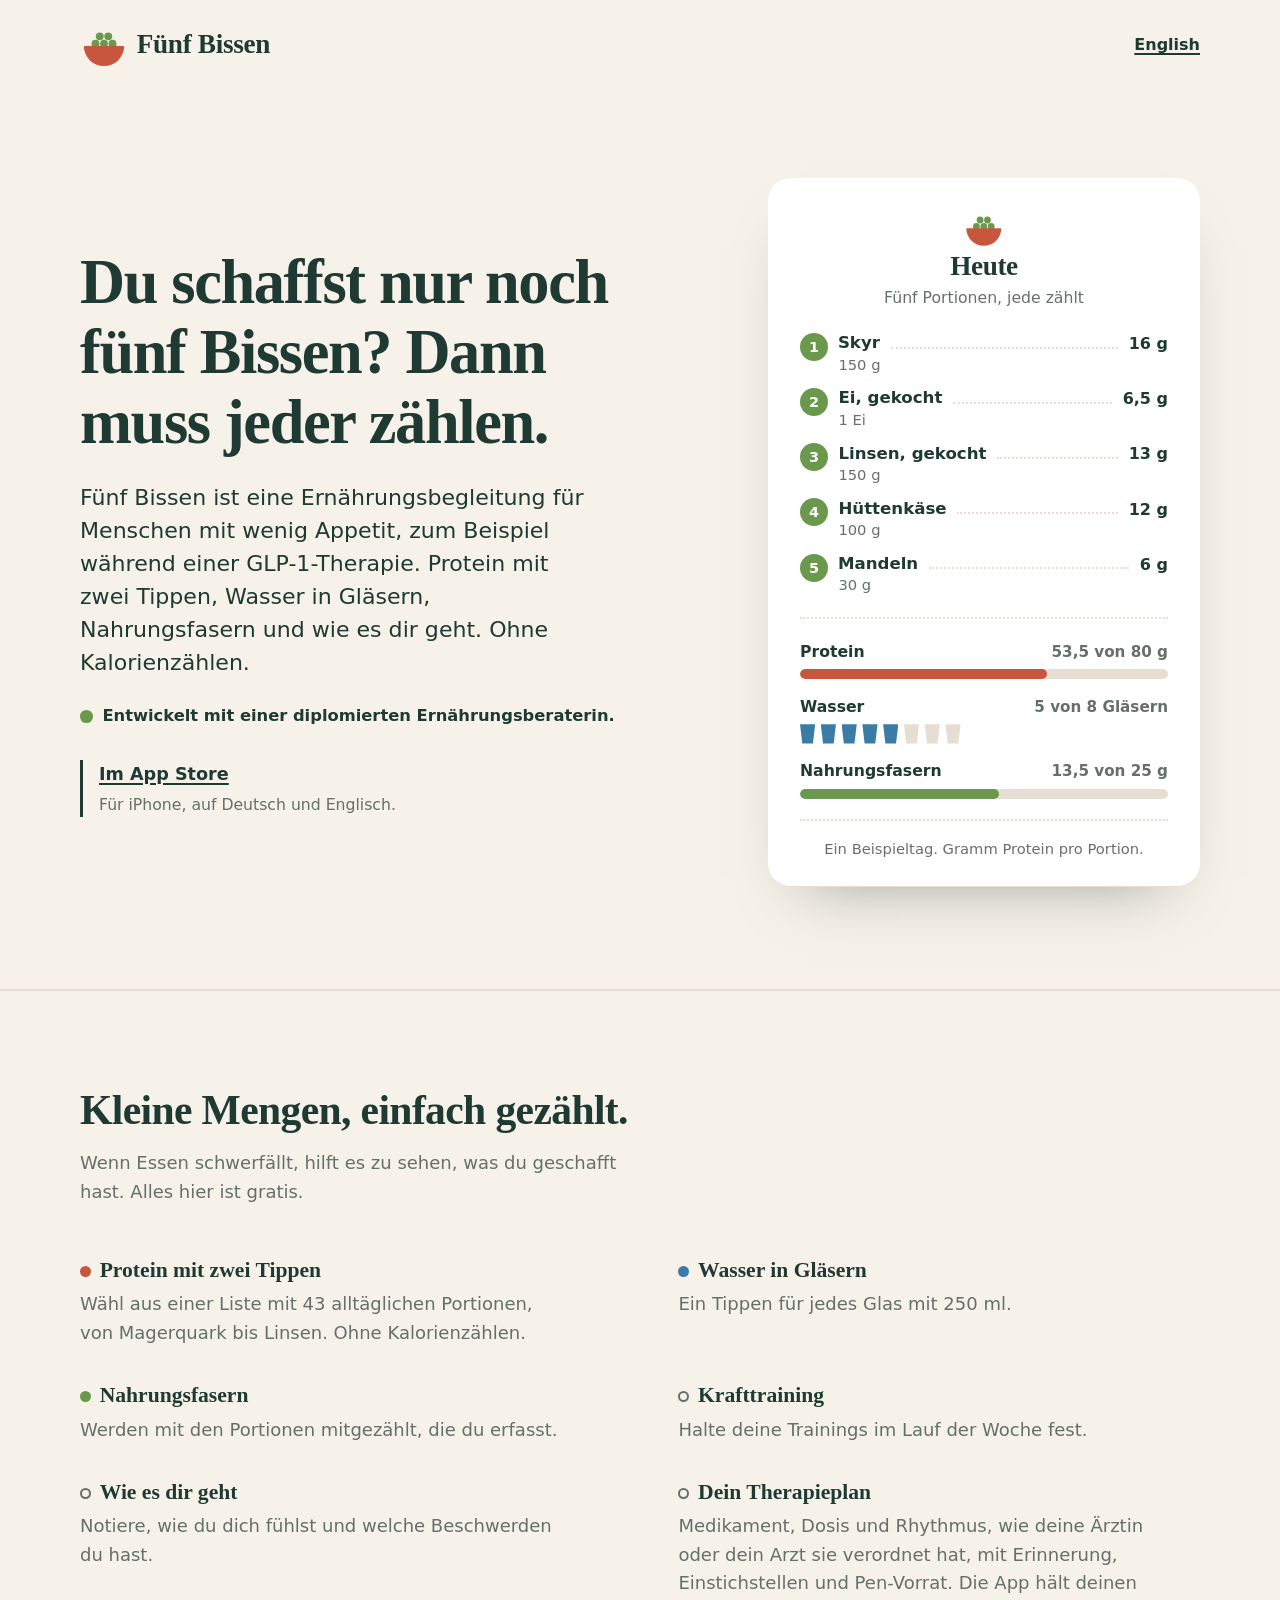
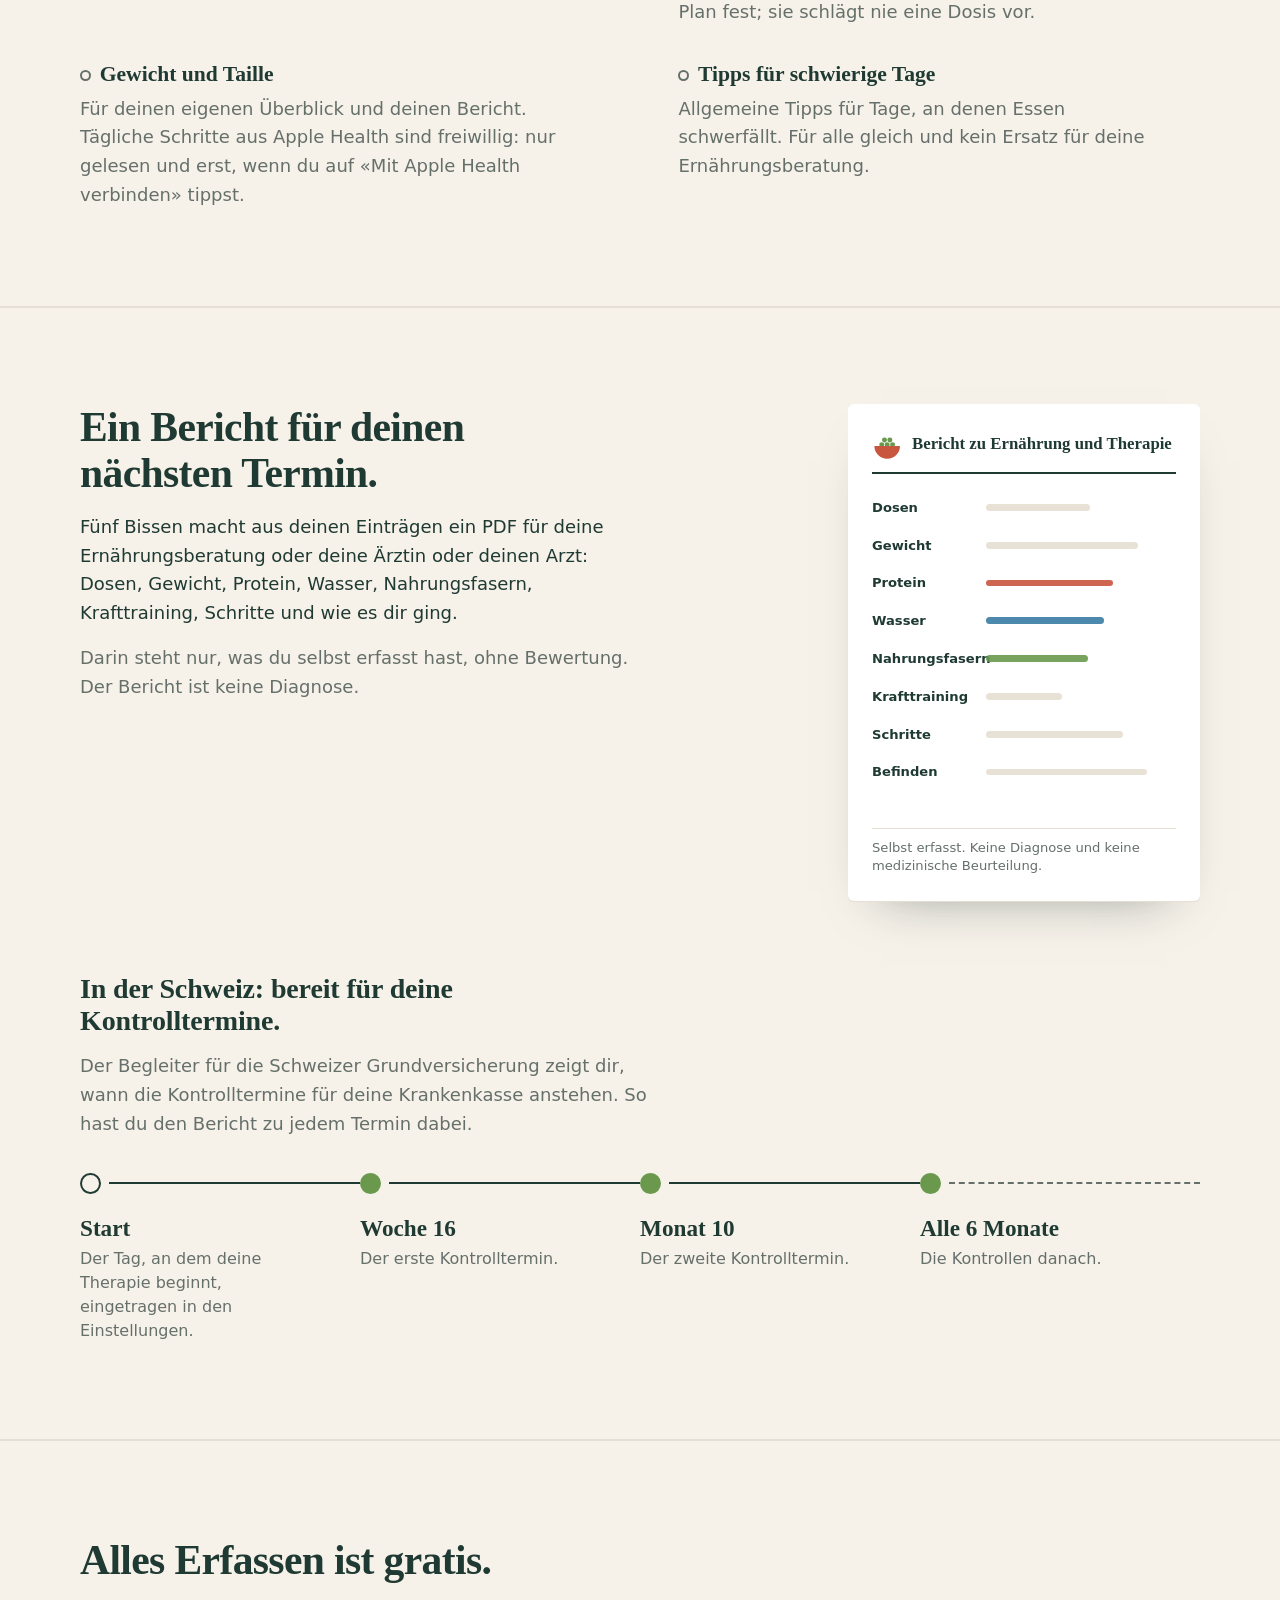
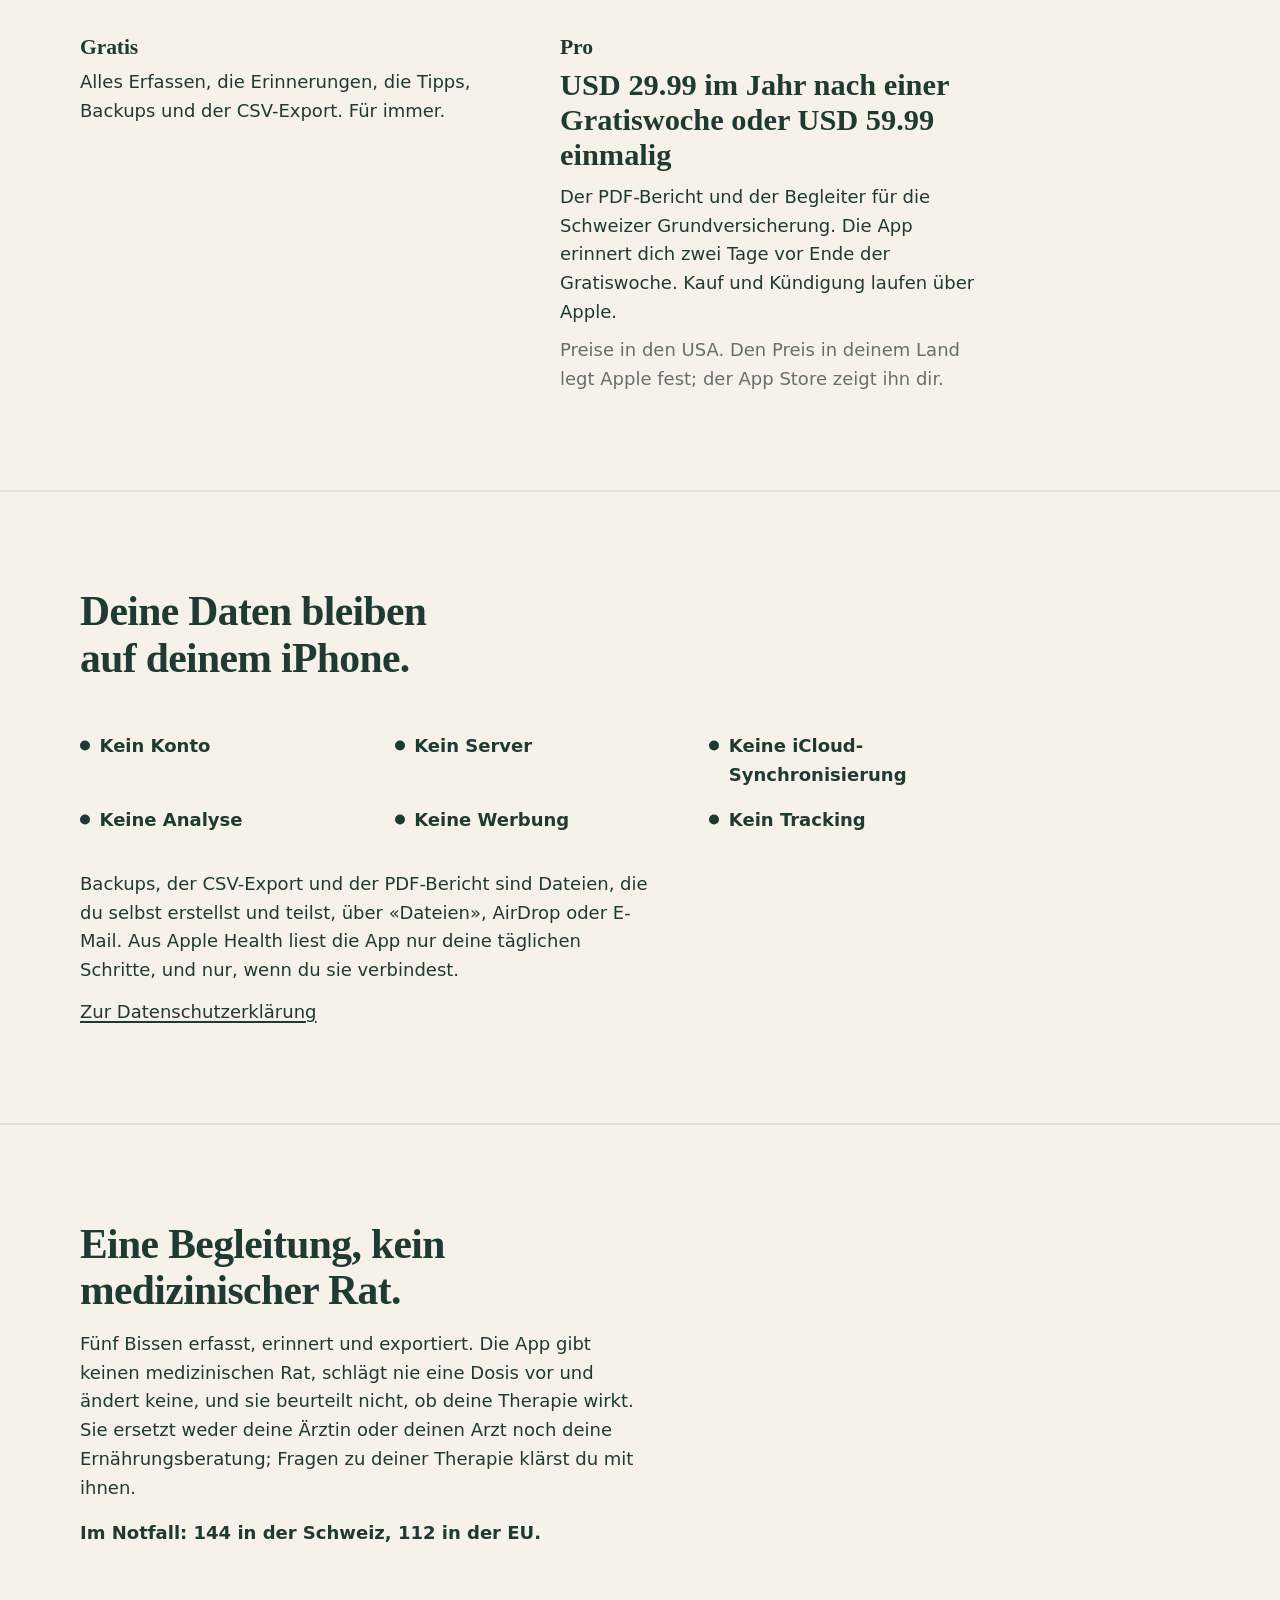
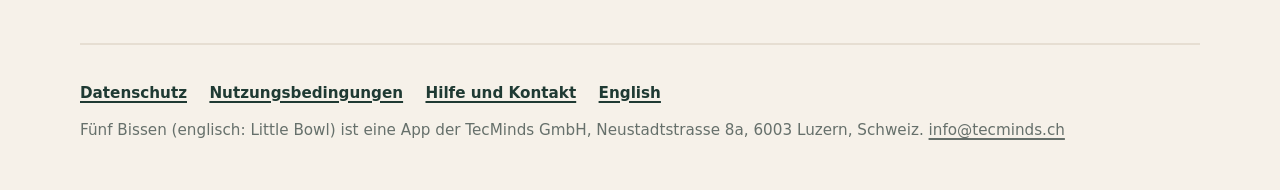
==== de/index.html @ 8eec95f1 "Website for Fünf Bissen / Little Bowl, English and German Home, privacy policy, terms and support. N" ====
<!-- Vor Veröffentlichung: heilmittelrechtliche Prüfung (CH HMG/AWV, DE HWG) -->
<!doctype html>
<html lang="de">
<head>
<meta charset="utf-8">
<meta name="viewport" content="width=device-width, initial-scale=1">
<title>Fünf Bissen: Ernährung bei wenig Appetit</title>
<meta name="description" content="Fünf Bissen begleitet dich auf dem iPhone beim Essen mit wenig Appetit, zum Beispiel während einer GLP-1-Therapie: Protein mit zwei Tippen, Wasser in Gläsern, Nahrungsfasern, wie es dir geht, und ein Bericht für deine Ernährungsberatung. Kein Konto, deine Daten bleiben auf dem Handy.">
<link rel="alternate" hreflang="en" href="https://tobiasosdev.github.io/fuenf-bissen-site/">
<link rel="alternate" hreflang="de" href="https://tobiasosdev.github.io/fuenf-bissen-site/de/">
<meta property="og:title" content="Fünf Bissen: Du schaffst nur noch fünf Bissen? Dann muss jeder zählen.">
<meta property="og:description" content="Eine ruhige Ernährungsbegleitung für Tage mit wenig Appetit. Protein mit zwei Tippen, Wasser in Gläsern, Nahrungsfasern und ein Bericht für deine Ernährungsberatung.">
<meta property="og:image" content="https://tobiasosdev.github.io/fuenf-bissen-site/img/icon-512.png">
<meta property="og:type" content="website">
<meta name="theme-color" content="#F6F1E9" media="(prefers-color-scheme: light)">
<meta name="theme-color" content="#1B1D1A" media="(prefers-color-scheme: dark)">
<link rel="icon" href="../favicon.svg" type="image/svg+xml">
<link rel="icon" href="../img/favicon-32.png" sizes="32x32">
<link rel="apple-touch-icon" href="../img/icon-180.png">
<link rel="stylesheet" href="../style.css">
</head>
<body>
<a class="skip" href="#main">Zum Inhalt</a>
<header class="wrap top">
  <a class="lockup" href="./" aria-label="Fünf Bissen, Startseite">
    <svg class="mark" viewBox="0 0 100 100" aria-hidden="true"><circle cx="32.2" cy="51.5" r="8.2" fill="#6A994E"/><circle cx="50" cy="51.5" r="8.2" fill="#6A994E"/><circle cx="67.8" cy="51.5" r="8.2" fill="#6A994E"/><circle cx="41.1" cy="36.1" r="8.2" fill="#6A994E"/><circle cx="58.9" cy="36.1" r="8.2" fill="#6A994E"/><path d="M8 56 H92 A42 42 0 0 1 8 56 Z" fill="#C8553D"/></svg>
    <span class="wordmark">Fünf Bissen</span>
  </a>
  <nav><a href="../" hreflang="en" lang="en">English</a></nav>
</header>

<main id="main">
  <section class="wrap hero">
    <div class="hero-text">
      <h1>Du schaffst nur noch fünf Bissen? Dann muss jeder zählen.</h1>
      <p class="lead">Fünf Bissen ist eine Ernährungsbegleitung für Menschen mit wenig Appetit, zum Beispiel während einer GLP-1-Therapie. Protein mit zwei Tippen, Wasser in Gläsern, Nahrungsfasern und wie es dir geht. Ohne Kalorienzählen.</p>
      <p class="made-with">Entwickelt mit einer diplomierten Ernährungsberaterin.</p>
      <p class="store">
        <!-- TODO: # durch den App-Store-Link ersetzen, sobald die App live ist. -->
        <a href="#">Im App Store</a>
        <span>Für iPhone, auf Deutsch und Englisch.</span>
      </p>
    </div>

    <figure class="today" aria-label="Beispiel: ein Tag mit fünf kleinen Portionen">
      <div class="today-head">
        <svg class="mark" viewBox="0 0 100 100" aria-hidden="true"><circle cx="32.2" cy="51.5" r="8.2" fill="#6A994E"/><circle cx="50" cy="51.5" r="8.2" fill="#6A994E"/><circle cx="67.8" cy="51.5" r="8.2" fill="#6A994E"/><circle cx="41.1" cy="36.1" r="8.2" fill="#6A994E"/><circle cx="58.9" cy="36.1" r="8.2" fill="#6A994E"/><path d="M8 56 H92 A42 42 0 0 1 8 56 Z" fill="#C8553D"/></svg>
        <h2>Heute</h2>
        <p>Fünf Portionen, jede zählt</p>
      </div>
      <ol class="bites">
        <li style="--i:0"><span class="n" aria-hidden="true">1</span><span class="food">Skyr</span><span class="lead-dots"></span><span class="g">16 g</span><span class="portion">150 g</span></li>
        <li style="--i:1"><span class="n" aria-hidden="true">2</span><span class="food">Ei, gekocht</span><span class="lead-dots"></span><span class="g">6,5 g</span><span class="portion">1 Ei</span></li>
        <li style="--i:2"><span class="n" aria-hidden="true">3</span><span class="food">Linsen, gekocht</span><span class="lead-dots"></span><span class="g">13 g</span><span class="portion">150 g</span></li>
        <li style="--i:3"><span class="n" aria-hidden="true">4</span><span class="food">Hüttenkäse</span><span class="lead-dots"></span><span class="g">12 g</span><span class="portion">100 g</span></li>
        <li style="--i:4"><span class="n" aria-hidden="true">5</span><span class="food">Mandeln</span><span class="lead-dots"></span><span class="g">6 g</span><span class="portion">30 g</span></li>
      </ol>
      <div class="meters">
        <div class="meter protein"><span class="label">Protein</span><span class="value">53,5 von 80 g</span><span class="bar" style="--p:.67" aria-hidden="true"><i></i></span></div>
        <div class="meter water"><span class="label">Wasser</span><span class="value">5 von 8 Gläsern</span><span class="glasses" aria-hidden="true"><i class="full" style="--i:0"></i><i class="full" style="--i:1"></i><i class="full" style="--i:2"></i><i class="full" style="--i:3"></i><i class="full" style="--i:4"></i><i></i><i></i><i></i></span></div>
        <div class="meter fibre"><span class="label">Nahrungsfasern</span><span class="value">13,5 von 25 g</span><span class="bar" style="--p:.54" aria-hidden="true"><i></i></span></div>
      </div>
      <p class="today-foot">Ein Beispieltag. Gramm Protein pro Portion.</p>
    </figure>
  </section>

  <section class="section">
    <div class="wrap">
      <div class="intro">
        <h2>Kleine Mengen, einfach gezählt.</h2>
        <p class="muted">Wenn Essen schwerfällt, hilft es zu sehen, was du geschafft hast. Alles hier ist gratis.</p>
      </div>
      <dl class="inside">
        <div class="protein"><dt>Protein mit zwei Tippen</dt><dd>Wähl aus einer Liste mit 43 alltäglichen Portionen, von Magerquark bis Linsen. Ohne Kalorienzählen.</dd></div>
        <div class="water"><dt>Wasser in Gläsern</dt><dd>Ein Tippen für jedes Glas mit 250 ml.</dd></div>
        <div class="fibre"><dt>Nahrungsfasern</dt><dd>Werden mit den Portionen mitgezählt, die du erfasst.</dd></div>
        <div><dt>Krafttraining</dt><dd>Halte deine Trainings im Lauf der Woche fest.</dd></div>
        <div><dt>Wie es dir geht</dt><dd>Notiere, wie du dich fühlst und welche Beschwerden du hast.</dd></div>
        <div><dt>Dein Therapieplan</dt><dd>Medikament, Dosis und Rhythmus, wie deine Ärztin oder dein Arzt sie verordnet hat, mit Erinnerung, Einstichstellen und Pen-Vorrat. Die App hält deinen Plan fest; sie schlägt nie eine Dosis vor.</dd></div>
        <div><dt>Gewicht und Taille</dt><dd>Für deinen eigenen Überblick und deinen Bericht. Tägliche Schritte aus Apple Health sind freiwillig: nur gelesen und erst, wenn du auf «Mit Apple Health verbinden» tippst.</dd></div>
        <div><dt>Tipps für schwierige Tage</dt><dd>Allgemeine Tipps für Tage, an denen Essen schwerfällt. Für alle gleich und kein Ersatz für deine Ernährungsberatung.</dd></div>
      </dl>
    </div>
  </section>

  <section class="section">
    <div class="wrap">
      <div class="report">
        <div class="report-text">
          <h2>Ein Bericht für deinen nächsten Termin.</h2>
          <p>Fünf Bissen macht aus deinen Einträgen ein PDF für deine Ernährungsberatung oder deine Ärztin oder deinen Arzt: Dosen, Gewicht, Protein, Wasser, Nahrungsfasern, Krafttraining, Schritte und wie es dir ging.</p>
          <p class="muted">Darin steht nur, was du selbst erfasst hast, ohne Bewertung. Der Bericht ist keine Diagnose.</p>
        </div>
        <figure class="sheet" aria-label="Skizze des PDF-Berichts">
          <div class="sheet-head">
            <svg class="mark" viewBox="0 0 100 100" aria-hidden="true"><circle cx="32.2" cy="51.5" r="8.2" fill="#6A994E"/><circle cx="50" cy="51.5" r="8.2" fill="#6A994E"/><circle cx="67.8" cy="51.5" r="8.2" fill="#6A994E"/><circle cx="41.1" cy="36.1" r="8.2" fill="#6A994E"/><circle cx="58.9" cy="36.1" r="8.2" fill="#6A994E"/><path d="M8 56 H92 A42 42 0 0 1 8 56 Z" fill="#C8553D"/></svg>
            <b>Bericht zu Ernährung und Therapie</b>
          </div>
          <ul>
            <li style="--w:55%">Dosen</li>
            <li style="--w:80%">Gewicht</li>
            <li class="protein" style="--w:67%">Protein</li>
            <li class="water" style="--w:62%">Wasser</li>
            <li class="fibre" style="--w:54%">Nahrungsfasern</li>
            <li style="--w:40%">Krafttraining</li>
            <li style="--w:72%">Schritte</li>
            <li style="--w:85%">Befinden</li>
          </ul>
          <p class="sheet-foot">Selbst erfasst. Keine Diagnose und keine medizinische Beurteilung.</p>
        </figure>
      </div>

      <div class="swiss">
        <div class="intro">
          <h3>In der Schweiz: bereit für deine Kontrolltermine.</h3>
          <p class="muted">Der Begleiter für die Schweizer Grundversicherung zeigt dir, wann die Kontrolltermine für deine Krankenkasse anstehen. So hast du den Bericht zu jedem Termin dabei.</p>
        </div>
        <ol class="controls">
          <li><span class="stop" aria-hidden="true"></span><span class="when">Start</span><span class="what">Der Tag, an dem deine Therapie beginnt, eingetragen in den Einstellungen.</span></li>
          <li><span class="stop" aria-hidden="true"></span><span class="when">Woche 16</span><span class="what">Der erste Kontrolltermin.</span></li>
          <li><span class="stop" aria-hidden="true"></span><span class="when">Monat 10</span><span class="what">Der zweite Kontrolltermin.</span></li>
          <li><span class="stop" aria-hidden="true"></span><span class="when">Alle 6 Monate</span><span class="what">Die Kontrollen danach.</span></li>
        </ol>
      </div>
    </div>
  </section>

  <section class="section">
    <div class="wrap">
      <div class="intro">
        <h2>Alles Erfassen ist gratis.</h2>
      </div>
      <div class="price">
        <div>
          <h3>Gratis</h3>
          <p>Alles Erfassen, die Erinnerungen, die Tipps, Backups und der CSV-Export. Für immer.</p>
        </div>
        <div>
          <h3>Pro</h3>
          <p class="amount">USD 29.99 im Jahr nach einer Gratiswoche oder USD 59.99 einmalig</p>
          <p>Der PDF-Bericht und der Begleiter für die Schweizer Grundversicherung. Die App erinnert dich zwei Tage vor Ende der Gratiswoche. Kauf und Kündigung laufen über Apple.</p>
          <p class="muted">Preise in den USA. Den Preis in deinem Land legt Apple fest; der App Store zeigt ihn dir.</p>
        </div>
      </div>
    </div>
  </section>

  <section class="section">
    <div class="wrap">
      <div class="intro">
        <h2>Deine Daten bleiben auf deinem iPhone.</h2>
      </div>
      <ul class="facts">
        <li>Kein Konto</li>
        <li>Kein Server</li>
        <li>Keine iCloud-Synchronisierung</li>
        <li>Keine Analyse</li>
        <li>Keine Werbung</li>
        <li>Kein Tracking</li>
      </ul>
      <div class="after">
        <p>Backups, der CSV-Export und der PDF-Bericht sind Dateien, die du selbst erstellst und teilst, über «Dateien», AirDrop oder E-Mail. Aus Apple Health liest die App nur deine täglichen Schritte, und nur, wenn du sie verbindest.</p>
        <p><a href="privacy.html">Zur Datenschutzerklärung</a></p>
      </div>
    </div>
  </section>

  <section class="section">
    <div class="wrap">
      <div class="safety">
        <h2>Eine Begleitung, kein medizinischer Rat.</h2>
        <p>Fünf Bissen erfasst, erinnert und exportiert. Die App gibt keinen medizinischen Rat, schlägt nie eine Dosis vor und ändert keine, und sie beurteilt nicht, ob deine Therapie wirkt. Sie ersetzt weder deine Ärztin oder deinen Arzt noch deine Ernährungsberatung; Fragen zu deiner Therapie klärst du mit ihnen.</p>
        <p class="emergency">Im Notfall: 144 in der Schweiz, 112 in der EU.</p>
      </div>
    </div>
  </section>
</main>

<footer class="wrap foot">
  <nav><a href="privacy.html">Datenschutz</a><a href="terms.html">Nutzungsbedingungen</a><a href="support.html">Hilfe und Kontakt</a><a href="../" hreflang="en" lang="en">English</a></nav>
  <p>Fünf Bissen (englisch: Little Bowl) ist eine App der TecMinds GmbH, Neustadtstrasse 8a, 6003 Luzern, Schweiz. <a href="mailto:info@tecminds.ch">info@tecminds.ch</a></p>
</footer>
</body>
</html>
---- style.css ----
/* Fünf Bissen / Little Bowl: the app's palette (Genug/Design/Theme.swift).
   Spruce ink on oat paper. Terracotta is protein, lake blue is water, sage is fibre.
   No web fonts and nothing from third parties: the serif is New York wherever Apple ships it. */

:root {
  --paper: #F6F1E9;
  --card: #FFFFFF;
  --ink: #1F3A33;
  --muted: #66706B;
  --line: #E6DED2;
  --protein: #C8553D;
  --water: #3A7CA5;
  --fibre: #6A994E;

  --serif: ui-serif, "New York", "Iowan Old Style", Charter, Georgia, serif;
  --sans: system-ui, -apple-system, "Segoe UI", Roboto, "Helvetica Neue", Arial, sans-serif;
  /* SF Rounded for numbers, as in the app. */
  --round: ui-rounded, system-ui, -apple-system, sans-serif;
  --measure: 36rem;
  --radius: 22px;
  color-scheme: light dark;
}

@media (prefers-color-scheme: dark) {
  :root {
    --paper: #1B1D1A;
    --card: #262924;
    --ink: #EAF0EC;
    --muted: #A9B3AD;
    --line: #3A3E37;
    --protein: #E07A62;
    --water: #6AA7CF;
    --fibre: #8DBB70;
  }
}

* { box-sizing: border-box; }

html { -webkit-text-size-adjust: 100%; }

body {
  margin: 0;
  background: var(--paper);
  color: var(--ink);
  font: 400 1.125rem/1.6 var(--sans);
}

a { color: inherit; text-decoration-thickness: 1.5px; text-underline-offset: .18em; }
a:hover { text-decoration-thickness: 2.5px; }
:focus-visible { outline: 3px solid var(--ink); outline-offset: 3px; border-radius: 6px; }

.skip { position: absolute; left: -999px; }
.skip:focus { left: 1rem; top: 1rem; background: var(--card); padding: .5rem .9rem; z-index: 2; }

.wrap { width: min(70rem, 100% - 2.5rem); margin-inline: auto; }

/* Header: the bowl and the wordmark */
.top {
  display: flex;
  align-items: center;
  justify-content: space-between;
  gap: 1rem;
  padding-block: 1.6rem;
}
.top nav { font-weight: 700; font-size: 1rem; }

.lockup { display: inline-flex; align-items: center; gap: .55rem; text-decoration: none; }
.lockup .mark { width: 3rem; height: 3rem; flex: none; margin-block: -.4rem -.2rem; }
.lockup .wordmark { font-family: var(--serif); font-weight: 600; font-size: 1.7rem; line-height: 1; letter-spacing: -.012em; white-space: nowrap; }
.mark circle { fill: var(--fibre); }
.mark path { fill: var(--protein); }

h1, h2, h3 { font-family: var(--serif); font-weight: 600; line-height: 1.12; margin: 0; }
h1 { font-size: clamp(2.4rem, 5.4vw, 3.9rem); letter-spacing: -.022em; text-wrap: balance; }
h2 { font-size: clamp(1.8rem, 3.6vw, 2.6rem); letter-spacing: -.015em; text-wrap: balance; }
h3 { font-size: 1.35rem; letter-spacing: -.005em; }
p { margin: 0; }

.lead { font-size: clamp(1.2rem, 2.1vw, 1.38rem); line-height: 1.5; max-width: 32rem; }
.muted { color: var(--muted); }

/* Hero: the line on the left, an example day on the right */
.hero {
  display: grid;
  grid-template-columns: minmax(0, 1fr) minmax(0, 27rem);
  gap: clamp(2.5rem, 6vw, 5.5rem);
  align-items: center;
  padding-block: clamp(2rem, 7vw, 5.5rem) clamp(3.5rem, 8vw, 6.5rem);
}
.hero-text { display: grid; gap: 1.5rem; }
.made-with { display: flex; align-items: center; gap: .6rem; font-weight: 600; font-size: 1.02rem; }
.made-with::before { content: ""; flex: none; width: .8rem; height: .8rem; border-radius: 50%; background: var(--fibre); }
/* A plain link until the store page exists. */
.store { display: grid; gap: .25rem; margin-top: .4rem; padding-left: 1rem; border-left: 3px solid var(--ink); }
.store a { font-weight: 800; font-size: 1.1rem; }
.store span { font-size: .98rem; color: var(--muted); }

/* The example day: five portions, each one counted */
.today {
  margin: 0;
  background: var(--card);
  border-radius: var(--radius);
  padding: 2rem clamp(1.25rem, 3vw, 2rem) 1.6rem;
  box-shadow: 0 1px 0 var(--line), 0 30px 60px -38px rgb(31 58 51 / .5);
}
.today-head { text-align: center; margin-bottom: 1.4rem; }
.today-head .mark { width: 2.6rem; height: 2.6rem; display: block; margin: -.3rem auto .3rem; }
.today-head h2 { font-size: 1.7rem; }
.today-head p { color: var(--muted); font-size: .98rem; margin-top: .2rem; }

.bites { list-style: none; margin: 0; padding: 0; display: grid; gap: .8rem; }
.bites li {
  display: grid;
  grid-template-columns: 1.75rem auto 1fr auto;
  grid-template-areas: "n food lead g" "n portion portion portion";
  column-gap: .65rem;
  row-gap: 0;
}
.bites .n {
  grid-area: n;
  align-self: start;
  width: 1.75rem;
  height: 1.75rem;
  margin-top: .05rem;
  border-radius: 50%;
  background: var(--fibre);
  color: var(--card);
  font: 700 .9rem/1.75rem var(--round);
  text-align: center;
}
.bites .food { grid-area: food; font-weight: 700; font-size: 1.04rem; line-height: 1.35; }
/* Leader dots, the way a menu runs a dish to its price */
.bites .lead-dots { grid-area: lead; align-self: end; margin-bottom: .32em; border-bottom: 2px dotted var(--line); }
.bites .g { grid-area: g; align-self: end; font: 700 1rem/1.35 var(--round); font-variant-numeric: tabular-nums; }
.bites .portion { grid-area: portion; font-size: .92rem; color: var(--muted); line-height: 1.35; }

.meters { margin-top: 1.4rem; padding-top: 1.2rem; border-top: 2px dotted var(--line); display: grid; gap: .9rem; }
.meter { display: grid; grid-template-columns: 1fr auto; grid-template-areas: "label value" "bar bar"; gap: .35rem .6rem; align-items: baseline; }
.meter .label { grid-area: label; font-weight: 700; font-size: .98rem; }
.meter .value { grid-area: value; font: 600 .95rem/1.3 var(--round); color: var(--muted); font-variant-numeric: tabular-nums; }
.meter .bar { grid-area: bar; display: block; height: .62rem; border-radius: 99px; background: var(--line); overflow: hidden; }
.meter .bar i { display: block; height: 100%; width: calc(var(--p) * 100%); border-radius: inherit; background: var(--c); transform-origin: left; }
.meter.protein { --c: var(--protein); }
.meter.fibre { --c: var(--fibre); }
.glasses { grid-area: bar; display: flex; gap: .35rem; }
.glasses i { display: block; width: .95rem; height: 1.2rem; background: var(--line); clip-path: polygon(0 0, 100% 0, 85% 100%, 15% 100%); }
.glasses i.full { background: var(--water); }
.today-foot { margin-top: 1.3rem; padding-top: 1rem; border-top: 2px dotted var(--line); font-size: .92rem; color: var(--muted); text-align: center; }

/* The one moment of motion: five portions, one after another, then the day adds up. */
@media (prefers-reduced-motion: no-preference) {
  .bites li { animation: serve .45s cubic-bezier(.2, .9, .3, 1.2) both; animation-delay: calc(var(--i, 0) * 110ms + 300ms); }
  .bites .n { animation: pop .42s cubic-bezier(.2, .9, .3, 1.35) both; animation-delay: calc(var(--i, 0) * 110ms + 380ms); }
  .meter .bar i { animation: fill .9s cubic-bezier(.3, .8, .3, 1) both; animation-delay: 1s; }
  .glasses i.full { animation: appear .4s ease-out both; animation-delay: calc(var(--i, 0) * 80ms + 1s); }
}
@keyframes serve { from { opacity: 0; transform: translateY(.4rem); } }
@keyframes pop { from { transform: scale(0); } }
@keyframes fill { from { transform: scaleX(0); } }
@keyframes appear { from { opacity: 0; } }

/* Sections */
.section { padding-block: clamp(3.5rem, 8vw, 6rem); border-top: 2px solid var(--line); }
.section .intro { max-width: var(--measure); display: grid; gap: 1rem; margin-bottom: clamp(2rem, 5vw, 3.2rem); }

/* What's inside: a plain two-column list, each item with its colour from the app */
.inside { display: grid; grid-template-columns: repeat(2, minmax(0, 1fr)); gap: 2.2rem clamp(2rem, 6vw, 5rem); margin: 0; }
.inside div { display: grid; gap: .4rem; max-width: 30rem; align-content: start; }
.inside dt { font-family: var(--serif); font-size: 1.35rem; font-weight: 600; line-height: 1.2; display: flex; align-items: baseline; gap: .55rem; }
.inside dt::before { content: ""; flex: none; width: .68rem; height: .68rem; border-radius: 50%; box-shadow: inset 0 0 0 2px var(--muted); background: var(--c, transparent); }
.inside .protein dt::before { --c: var(--protein); box-shadow: none; }
.inside .water dt::before { --c: var(--water); box-shadow: none; }
.inside .fibre dt::before { --c: var(--fibre); box-shadow: none; }
.inside dd { margin: 0; color: var(--muted); }

/* The report, and the Swiss control dates */
.report { display: grid; grid-template-columns: minmax(0, 1fr) minmax(0, 22rem); gap: clamp(2rem, 6vw, 5rem); align-items: start; }
.report-text { display: grid; gap: 1rem; max-width: var(--measure); }
.sheet {
  margin: 0;
  background: var(--card);
  border-radius: 6px;
  aspect-ratio: 1 / 1.414;
  padding: 1.6rem 1.5rem;
  box-shadow: 0 1px 0 var(--line), 0 24px 50px -34px rgb(31 58 51 / .55);
  display: grid;
  grid-template-rows: auto 1fr auto;
  gap: 1rem;
  font-size: .82rem;
}
.sheet-head { display: flex; align-items: center; gap: .6rem; padding-bottom: .8rem; border-bottom: 2px solid var(--ink); }
.sheet-head .mark { width: 1.9rem; height: 1.9rem; flex: none; }
.sheet-head b { font-family: var(--serif); font-size: 1.05rem; font-weight: 600; line-height: 1.2; }
.sheet ul { list-style: none; margin: 0; padding: .4rem 0 0; display: grid; align-content: start; gap: 1.05rem; }
.sheet li { display: grid; grid-template-columns: 6.5rem 1fr; align-items: center; gap: .6rem; font-weight: 600; }
/* Lines stand in for the values: the page shows what you logged, not what we think of it. */
.sheet li::after { content: ""; height: .42rem; border-radius: 99px; background: var(--c, var(--line)); width: var(--w, 70%); opacity: .9; }
.sheet .protein { --c: var(--protein); }
.sheet .water { --c: var(--water); }
.sheet .fibre { --c: var(--fibre); }
.sheet-foot { color: var(--muted); border-top: 1px solid var(--line); padding-top: .6rem; line-height: 1.4; }

.swiss { margin-top: clamp(3rem, 7vw, 4.5rem); display: grid; gap: 1.6rem; }
.swiss .intro { margin-bottom: 0; }
.swiss h3 { font-size: clamp(1.4rem, 2.4vw, 1.75rem); }
.controls { list-style: none; margin: 0; padding: 0; display: grid; grid-template-columns: repeat(4, minmax(0, 1fr)); }
.controls li { display: grid; gap: .3rem; align-content: start; padding-right: 1.2rem; }
.controls .stop { display: flex; align-items: center; height: 2.4rem; margin-right: -1.2rem; margin-bottom: .5rem; }
.controls .stop::before { content: ""; flex: none; width: 1.3rem; height: 1.3rem; border-radius: 50%; background: var(--fibre); }
.controls .stop::after { content: ""; flex: 1; height: 2px; background: var(--ink); margin-left: .5rem; }
.controls li:first-child .stop::before { background: none; box-shadow: inset 0 0 0 2px var(--ink); }
.controls li:last-child .stop::after { background: none; border-top: 2px dashed var(--muted); height: 0; }
.controls .when { font-family: var(--serif); font-size: 1.45rem; font-weight: 600; line-height: 1.15; }
.controls .what { color: var(--muted); font-size: 1rem; line-height: 1.5; max-width: 15rem; }

/* Price */
.price { display: grid; grid-template-columns: repeat(2, minmax(0, 1fr)); gap: clamp(1.5rem, 5vw, 4rem); max-width: 56rem; }
.price > div { display: grid; gap: .6rem; align-content: start; }
.price .amount { font-family: var(--serif); font-size: 1.9rem; font-weight: 600; line-height: 1.15; }

/* Privacy in short */
.facts { list-style: none; margin: 0; padding: 0; display: grid; grid-template-columns: repeat(3, minmax(0, 1fr)); gap: 1rem clamp(1.5rem, 4vw, 3rem); max-width: 56rem; }
.facts li { display: flex; gap: .6rem; align-items: baseline; font-weight: 600; }
.facts li::before { content: ""; flex: none; width: .62rem; height: .62rem; border-radius: 50%; background: var(--ink); transform: translateY(-.08em); }
.after { margin-top: 2.2rem; max-width: var(--measure); display: grid; gap: .8rem; }

/* Safety */
.safety { max-width: var(--measure); display: grid; gap: 1rem; }
.emergency { font-weight: 700; }

/* Footer */
.foot {
  border-top: 2px solid var(--line);
  padding-block: 2.2rem 3rem;
  font-size: .95rem;
  color: var(--muted);
  display: grid;
  gap: .8rem;
}
.foot nav { display: flex; flex-wrap: wrap; gap: .4rem 1.4rem; font-weight: 700; color: var(--ink); }

/* Text pages: privacy, terms, support */
.page { max-width: 42rem; padding-block: clamp(1.5rem, 5vw, 3.5rem) 3rem; }
.page h1 { font-size: clamp(2.3rem, 5vw, 3.2rem); margin-bottom: .6rem; }
.page .lead { margin-block: 1.4rem 1rem; max-width: none; }
.page h2 { font-size: 1.6rem; margin-top: 2.6rem; margin-bottom: .6rem; }
.page h3 { font-size: 1.2rem; margin-top: 1.8rem; margin-bottom: .4rem; }
.page p + p { margin-top: .8rem; }
.page ul { padding-left: 1.2rem; margin: .6rem 0 0; }
.page ul + p { margin-top: .8rem; }
.page li + li { margin-top: .4rem; }
.page .note { margin-top: 1.2rem; padding: 1rem 1.2rem; background: var(--card); border-radius: 14px; border-left: 3px solid var(--ink); }

@media (max-width: 860px) {
  .hero, .report { grid-template-columns: 1fr; }
  .today { max-width: 30rem; }
  .sheet { max-width: 22rem; }
  .controls { grid-template-columns: 1fr 1fr; row-gap: 2rem; }
  .controls li:nth-child(2) .stop::after { background: none; }
  .inside, .price { grid-template-columns: 1fr; }
  .facts { grid-template-columns: 1fr 1fr; }
}

@media (max-width: 520px) {
  body { font-size: 1.06rem; }
  .lockup .wordmark { font-size: 1.45rem; }
  .lockup .mark { width: 2.6rem; height: 2.6rem; }
  .controls, .facts { grid-template-columns: 1fr; }
  .controls .stop::after { display: none; }
}
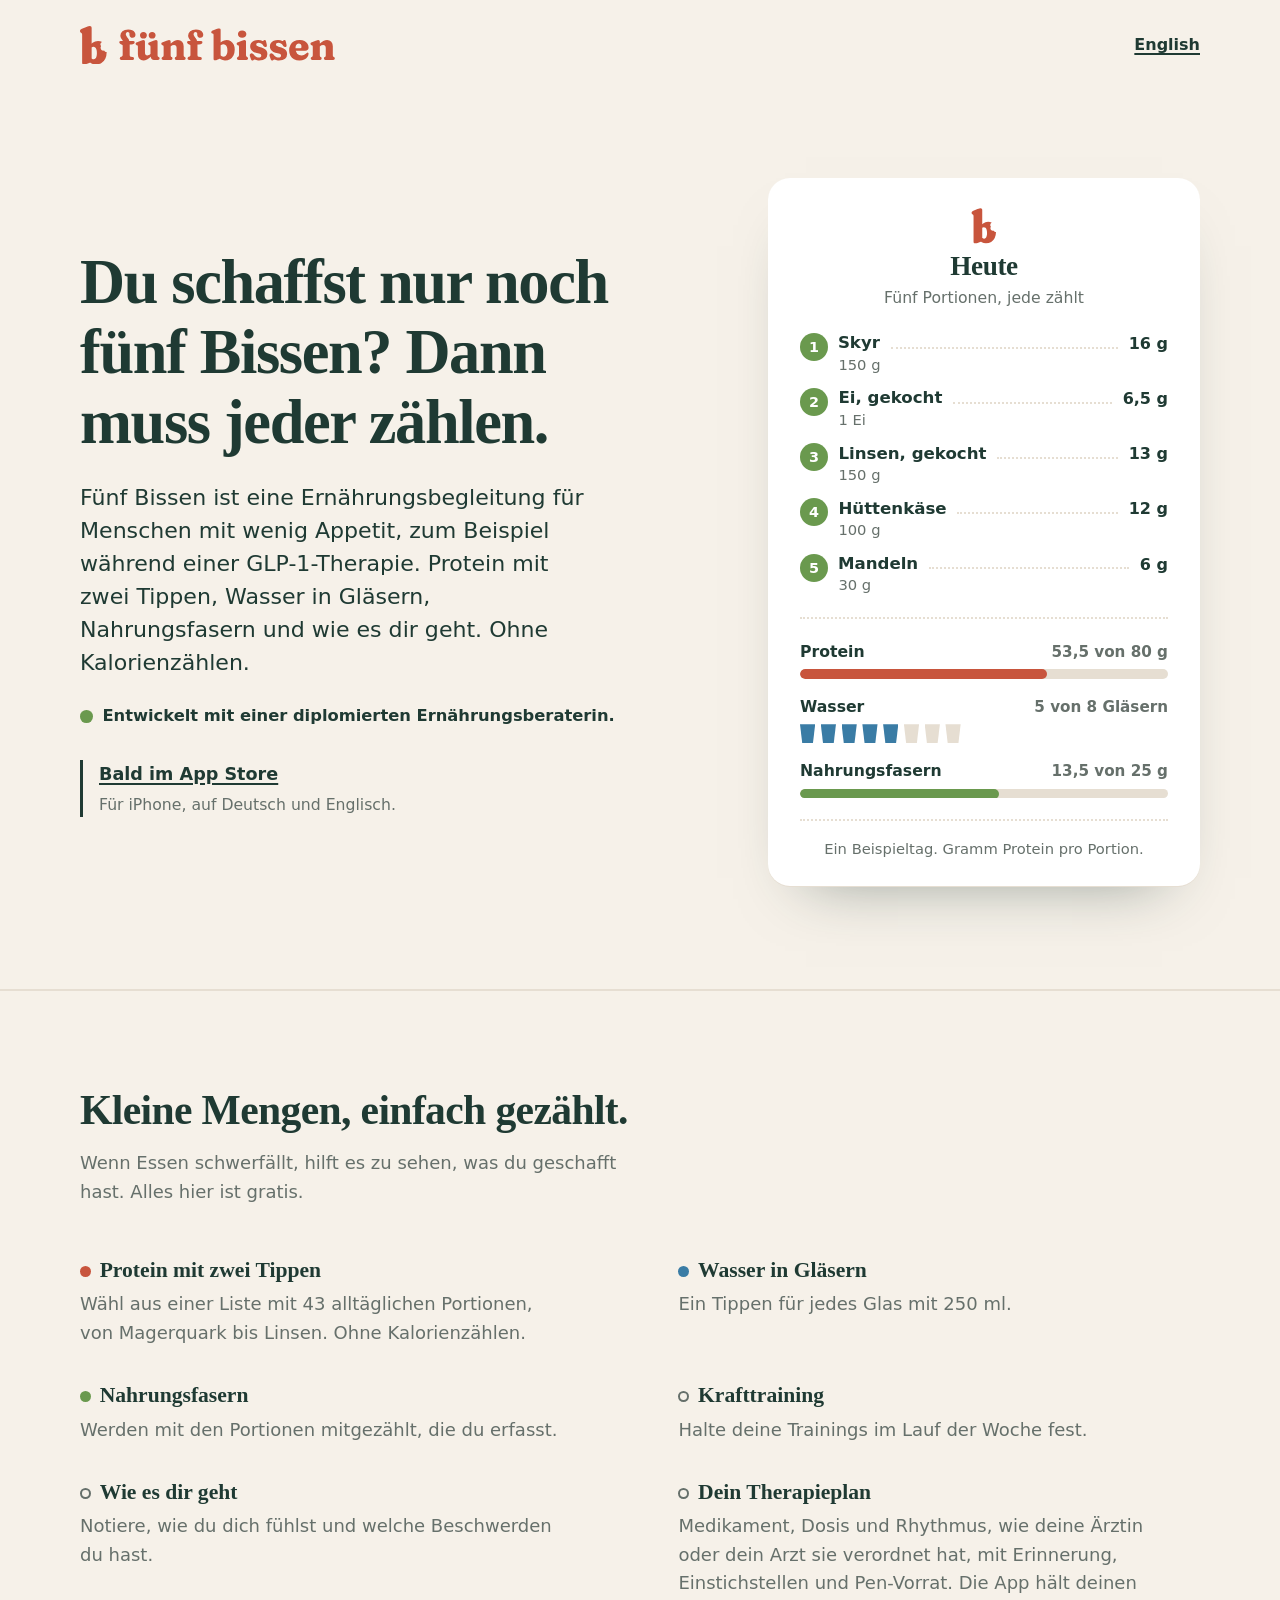
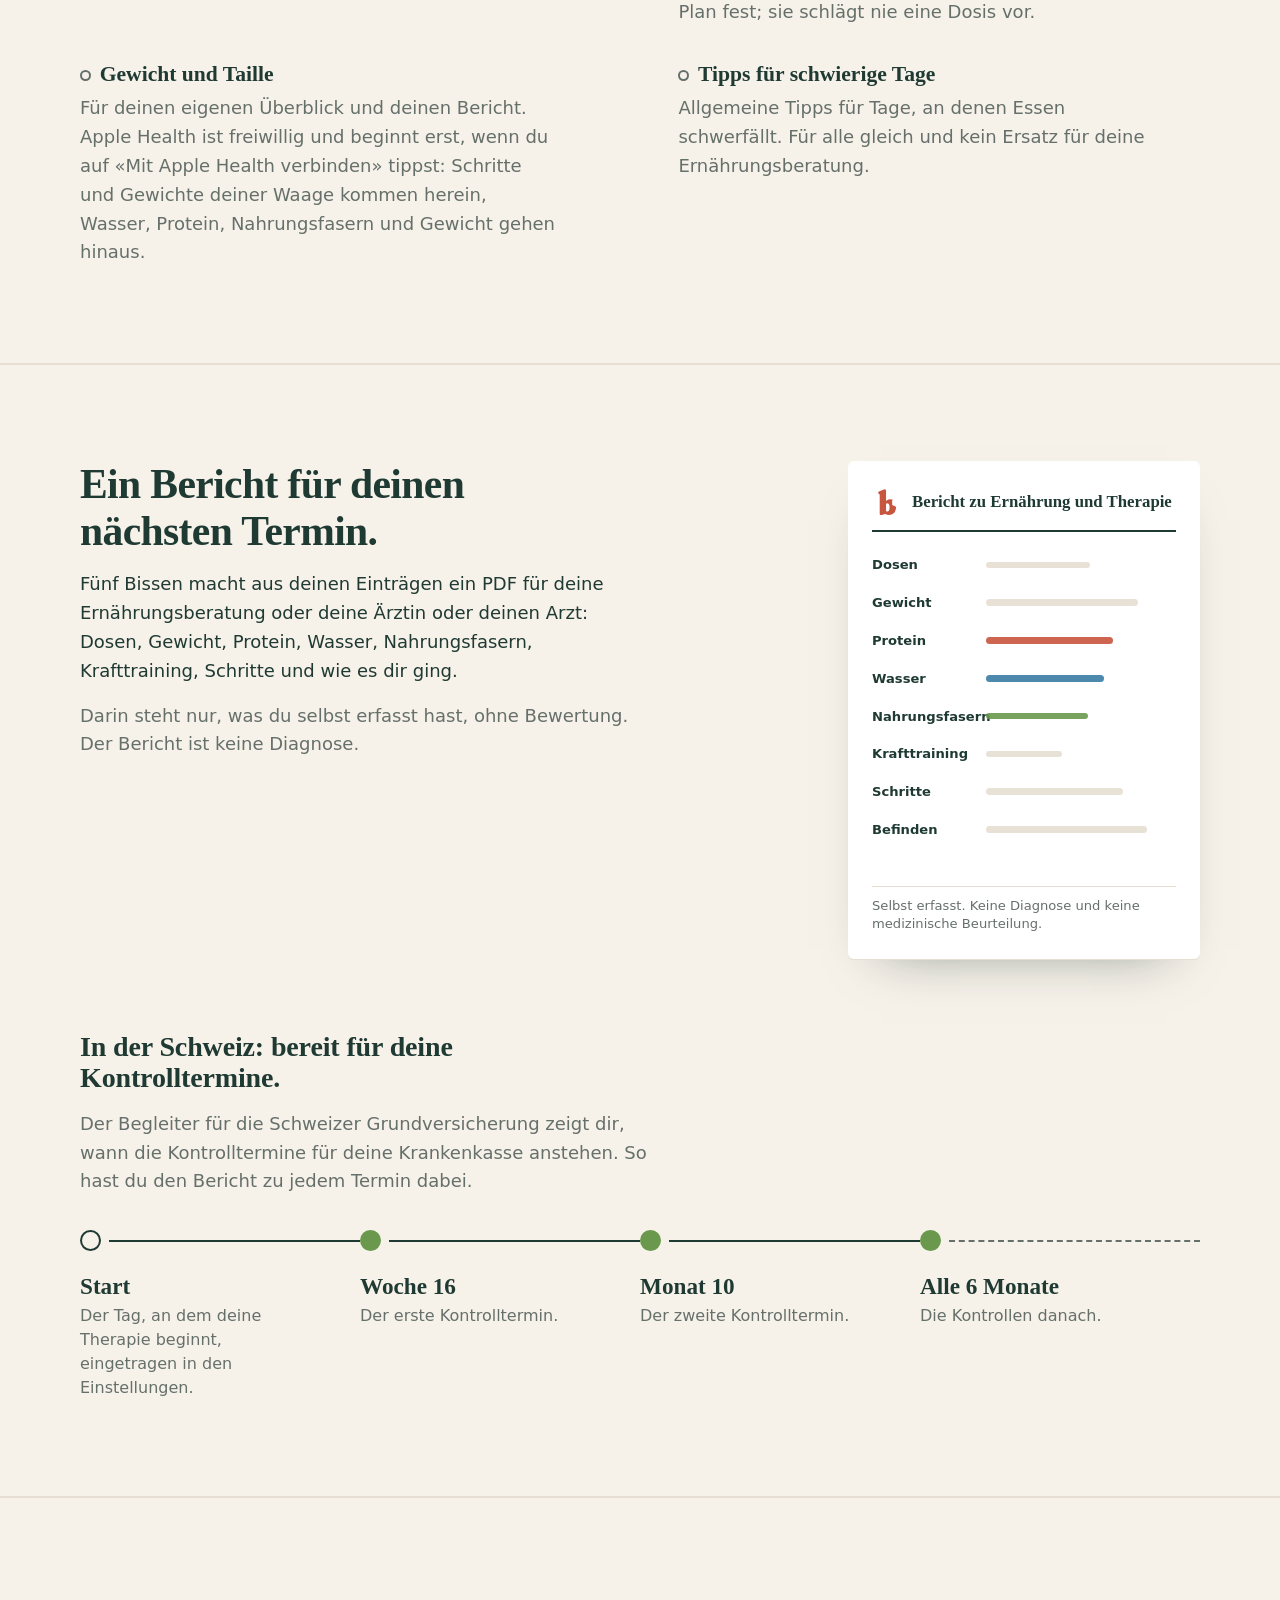
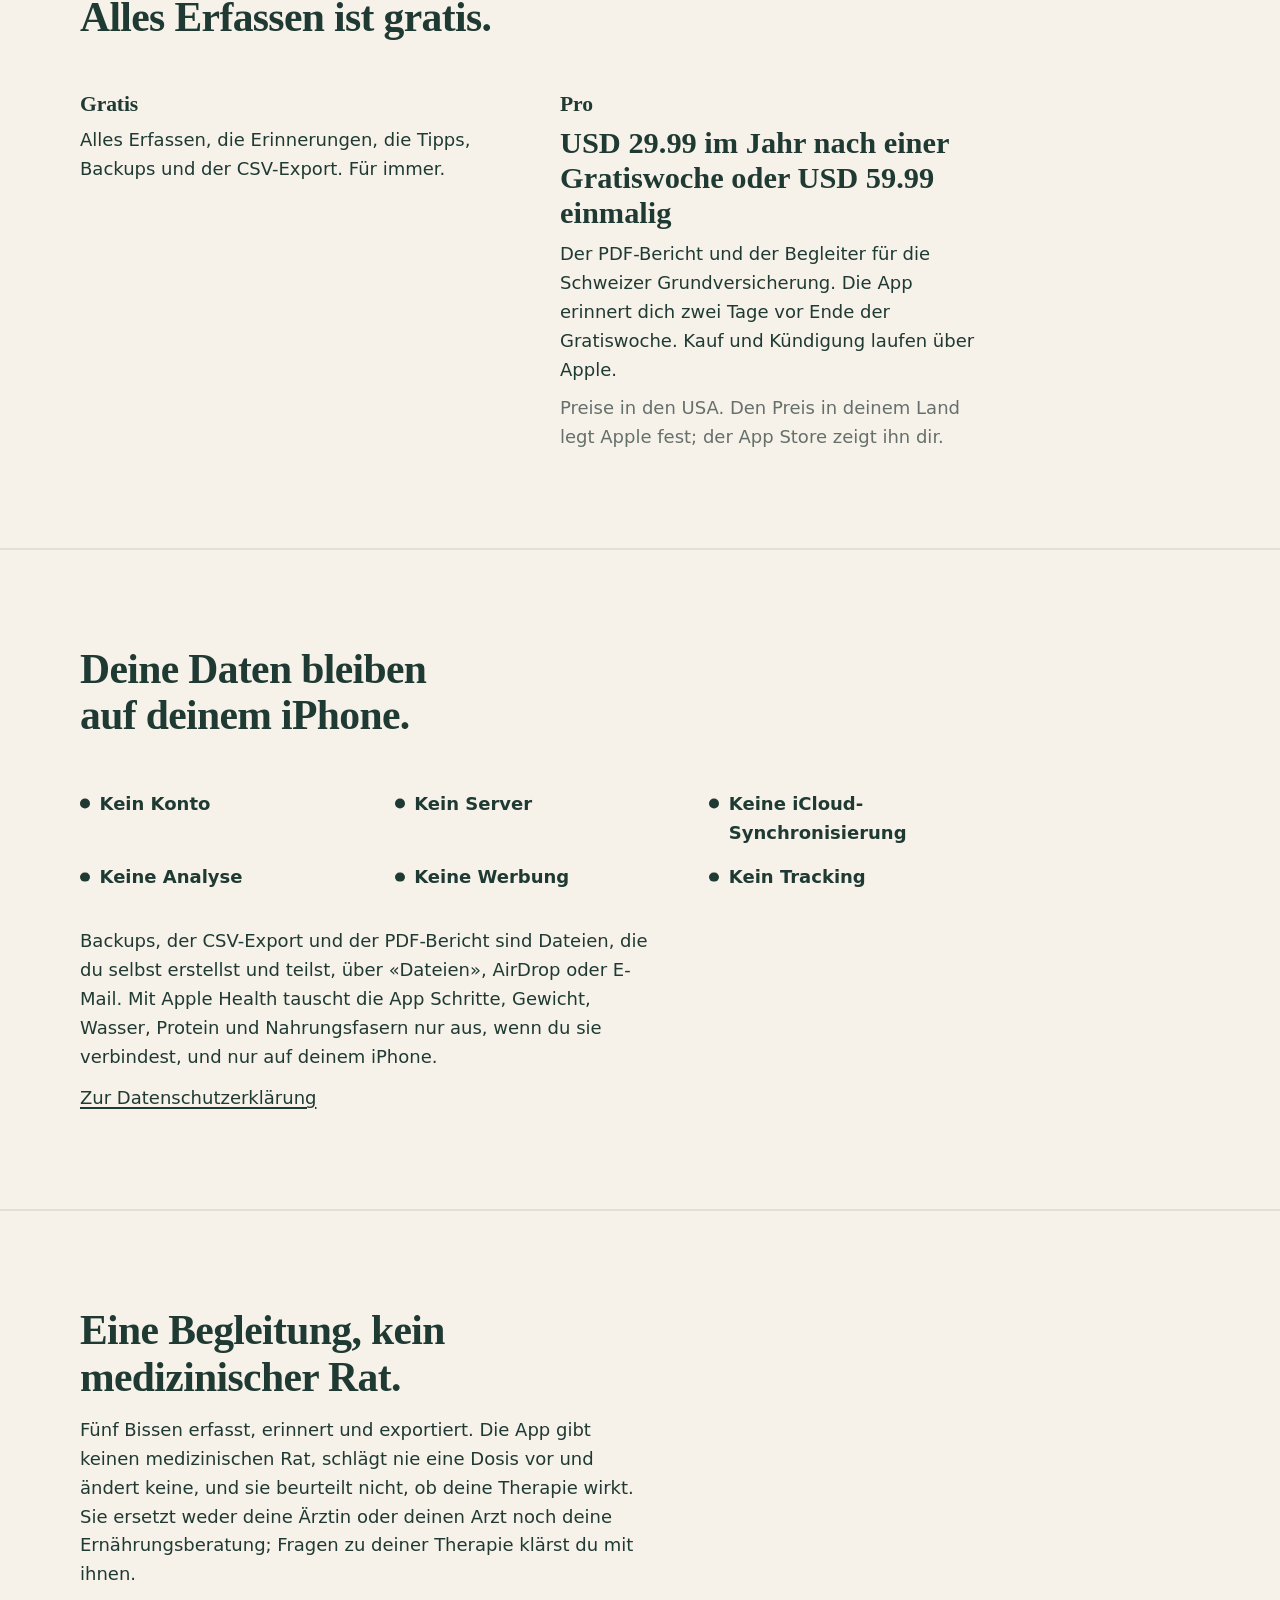
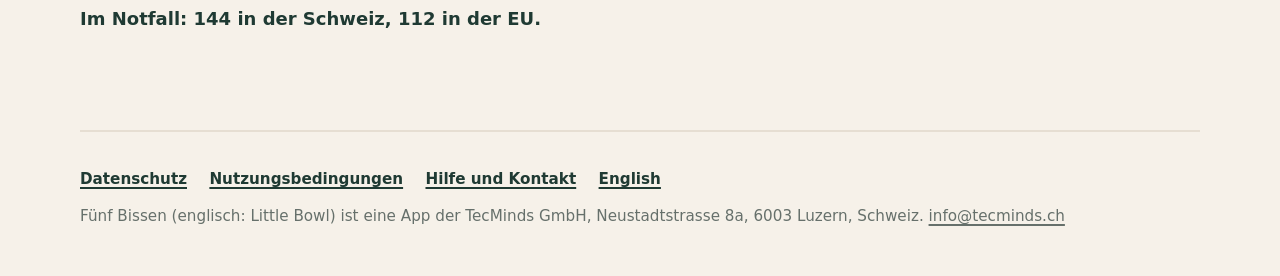
==== commit a9c5ee8a: "Logo, Apple Health texts, store button before launch - The bitten b: favicons, icons and inline mark" ====
--- a/de/index.html
+++ b/de/index.html
@@ -23,8 +23,7 @@
 <a class="skip" href="#main">Zum Inhalt</a>
 <header class="wrap top">
   <a class="lockup" href="./" aria-label="Fünf Bissen, Startseite">
-    <svg class="mark" viewBox="0 0 100 100" aria-hidden="true"><circle cx="32.2" cy="51.5" r="8.2" fill="#6A994E"/><circle cx="50" cy="51.5" r="8.2" fill="#6A994E"/><circle cx="67.8" cy="51.5" r="8.2" fill="#6A994E"/><circle cx="41.1" cy="36.1" r="8.2" fill="#6A994E"/><circle cx="58.9" cy="36.1" r="8.2" fill="#6A994E"/><path d="M8 56 H92 A42 42 0 0 1 8 56 Z" fill="#C8553D"/></svg>
-    <span class="wordmark">Fünf Bissen</span>
+    <svg class="logo" viewBox="0 0 603.968 91" aria-hidden="true"><path d="M 27.597 4.937 L 27.597 85.588 L 18.735 88.859 Q 15.345 90.108 12.936 90.554 Q 10.527 91 9.159 91 Q 7.018 91 6.037 89.929 Q 5.056 88.859 5.056 86.896 L 5.056 21.352 Q 5.056 19.033 4.609 18.081 Q 4.163 17.129 3.152 16.475 L 2.617 16.118 Q 1.19 15.167 0.595 14.215 Q 0 13.263 0 11.776 Q 0 10.052 1.011 8.803 Q 2.022 7.554 4.58 6.483 L 15.226 2.141 Q 18.259 0.892 19.984 0.446 Q 21.709 0 23.196 0 Q 25.397 0 26.497 1.368 Q 27.597 2.736 27.597 4.937 Z M 23.791 56.265 L 19.925 51.864 Q 24.326 44.132 29.828 39.731 Q 35.329 35.329 42.764 35.329 Q 48.215 35.329 52.466 37.849 C 50.519 38.473 49.033 40.057 48.534 42.04 C 48.035 44.022 48.594 46.121 50.014 47.592 C 49.964 47.8 49.921 48.009 49.887 48.22 C 48.432 50.496 48.494 53.425 50.043 55.638 C 51.593 57.851 54.324 58.911 56.96 58.322 C 57.17 58.362 57.381 58.394 57.594 58.418 C 58.645 60.571 60.891 61.877 63.282 61.727 Q 63.212 70.863 59.983 77.38 Q 56.682 84.041 50.823 87.521 Q 44.965 91 37.173 91 Q 31.047 91 26.527 88.205 Q 22.007 85.409 18.557 79.699 L 24.624 72.324 Q 26.348 75.952 28.311 77.409 Q 30.274 78.867 32.475 78.867 Q 34.735 78.867 36.43 77.172 Q 38.125 75.476 39.076 72.146 Q 40.028 68.815 40.028 63.997 Q 40.028 58.763 38.958 55.492 Q 37.887 52.221 36.043 50.675 Q 34.199 49.128 31.761 49.128 Q 29.382 49.128 27.359 50.764 Q 25.337 52.399 23.791 56.265 Z M 117.832 68.4 Q 117.832 70.45 118.432 71.55 Q 119.032 72.65 120.532 72.8 L 124.882 73.2 Q 126.632 73.4 127.357 74.4 Q 128.082 75.4 128.082 76.9 Q 128.082 80.5 124.232 80.5 L 98.182 80.5 Q 96.382 80.5 95.332 79.55 Q 94.282 78.6 94.282 76.95 Q 94.282 75.5 95.007 74.55 Q 95.732 73.6 97.232 73.1 L 98.482 72.7 Q 99.732 72.3 100.432 71.275 Q 101.132 70.25 101.132 68.15 L 101.132 47 Q 101.132 45.7 100.532 45.025 Q 99.932 44.35 98.232 43.6 L 96.932 43.1 Q 94.932 42.2 94.032 41.15 Q 93.132 40.1 93.132 38.65 Q 93.132 37.25 94.107 36.325 Q 95.082 35.4 96.732 35.4 L 105.732 35.4 L 101.332 37.55 L 101.332 35.4 Q 101.332 34.3 100.457 33.175 Q 99.582 32.05 98.507 30.6 Q 97.432 29.15 96.557 27.125 Q 95.682 25.1 95.682 22.3 Q 95.682 16.35 100.557 12.325 Q 105.432 8.3 114.282 8.3 Q 119.982 8.3 123.782 10.025 Q 127.582 11.75 129.557 14.6 Q 131.532 17.45 131.532 20.75 Q 131.532 24.25 129.632 26.175 Q 127.732 28.1 124.732 28.1 Q 121.282 28.1 119.257 26 Q 117.232 23.9 117.232 20.5 L 117.232 18.55 Q 117.232 16.5 116.132 15.475 Q 115.032 14.45 113.082 14.45 Q 110.932 14.45 109.782 15.775 Q 108.632 17.1 108.632 19.35 Q 108.632 21.15 109.457 22.775 Q 110.282 24.4 111.457 25.95 Q 112.632 27.5 113.782 29 Q 114.932 30.5 115.732 32.075 Q 116.532 33.65 116.532 35.2 L 116.532 38.5 L 113.932 35.4 L 125.782 35.4 Q 127.582 35.4 128.557 36.175 Q 129.532 36.95 129.532 38.45 Q 129.532 40.75 127.582 42.25 Q 125.632 43.75 121.282 43.75 L 117.832 43.75 L 117.832 68.4 Z M 167.774 72.95 L 167.774 70.55 L 167.074 70.25 L 167.074 49.55 Q 167.074 47.6 166.649 46.85 Q 166.224 46.1 165.274 45.6 L 163.874 45.45 Q 162.924 44.8 162.324 44.1 Q 161.724 43.4 161.724 42.2 Q 161.724 40.9 162.549 39.925 Q 163.374 38.95 165.224 38.35 L 174.024 34.8 Q 176.274 34.05 177.649 33.65 Q 179.024 33.25 180.424 33.25 Q 182.074 33.25 182.974 34.3 Q 183.874 35.35 183.874 37.05 L 183.874 68.3 Q 183.874 70.55 184.274 71.425 Q 184.674 72.3 185.524 72.85 L 186.374 73.3 Q 187.574 73.9 188.124 74.775 Q 188.674 75.65 188.674 76.95 Q 188.674 78.6 187.624 79.55 Q 186.574 80.5 184.824 80.5 L 175.374 80.5 Q 171.974 80.5 169.874 78.35 Q 167.774 76.2 167.774 72.95 Z M 137.224 66.8 L 137.224 49.55 Q 137.224 47.6 136.799 46.85 Q 136.374 46.1 135.374 45.6 L 134.024 45.45 Q 133.024 44.8 132.424 44.1 Q 131.824 43.4 131.824 42.2 Q 131.824 40.9 132.624 39.925 Q 133.424 38.95 135.274 38.35 L 144.174 34.8 Q 146.424 34 147.799 33.625 Q 149.174 33.25 150.524 33.25 Q 152.174 33.25 153.074 34.3 Q 153.974 35.35 153.974 37.05 L 153.974 62.7 Q 153.974 66.2 155.474 68 Q 156.974 69.8 159.474 69.8 Q 161.274 69.8 163.074 69.025 Q 164.874 68.25 166.874 66.45 L 168.474 64.95 L 171.724 68.8 L 169.474 70.9 Q 163.574 76.8 158.974 79.3 Q 154.374 81.8 150.274 81.8 Q 144.374 81.8 140.799 77.75 Q 137.224 73.7 137.224 66.8 Z M 150.324 29.8 Q 146.524 29.8 144.349 27.75 Q 142.174 25.7 142.174 22.05 Q 142.174 18.45 144.349 16.4 Q 146.524 14.35 150.324 14.35 Q 154.124 14.35 156.299 16.4 Q 158.474 18.45 158.474 22.05 Q 158.474 25.6 156.299 27.7 Q 154.124 29.8 150.324 29.8 Z M 171.024 29.8 Q 167.224 29.8 165.024 27.75 Q 162.824 25.7 162.824 22.05 Q 162.824 18.5 165.024 16.425 Q 167.224 14.35 171.024 14.35 Q 174.874 14.35 177.024 16.4 Q 179.174 18.45 179.174 22.05 Q 179.174 25.6 177.024 27.7 Q 174.874 29.8 171.024 29.8 Z M 214.911 37.15 L 214.911 68.3 Q 214.911 70.75 215.236 71.725 Q 215.561 72.7 216.411 73.25 L 217.511 73.75 Q 219.211 74.95 219.211 76.95 Q 219.211 80.5 215.711 80.5 L 197.261 80.5 Q 195.461 80.5 194.461 79.55 Q 193.461 78.6 193.461 76.95 Q 193.461 75.65 194.011 74.8 Q 194.561 73.95 195.611 73.25 L 196.661 72.85 Q 197.411 72.3 197.811 71.45 Q 198.211 70.6 198.211 68.35 L 198.211 49.55 Q 198.211 47.55 197.736 46.8 Q 197.261 46.05 196.311 45.7 L 194.911 45.4 Q 193.861 44.8 193.311 44.1 Q 192.761 43.4 192.761 42.2 Q 192.761 40.85 193.536 39.925 Q 194.311 39 196.161 38.3 L 205.061 34.9 Q 207.361 34 208.711 33.625 Q 210.061 33.25 211.411 33.25 Q 213.111 33.25 214.011 34.35 Q 214.911 35.45 214.911 37.15 Z M 213.361 50.1 L 210.111 46.3 L 212.361 44.1 Q 218.361 38.05 223.161 35.575 Q 227.961 33.1 232.161 33.1 Q 238.361 33.1 242.036 37.15 Q 245.711 41.2 245.711 48 L 245.711 68.3 Q 245.711 70.65 246.086 71.475 Q 246.461 72.3 247.261 72.8 L 248.261 73.25 Q 249.361 73.95 249.886 74.8 Q 250.411 75.65 250.411 76.95 Q 250.411 78.6 249.411 79.55 Q 248.411 80.5 246.611 80.5 L 228.111 80.5 Q 224.611 80.5 224.611 76.95 Q 224.611 74.95 226.411 73.75 L 227.461 73.25 Q 228.361 72.7 228.686 71.725 Q 229.011 70.75 229.011 68.3 L 229.011 52.2 Q 229.011 48.7 227.386 46.925 Q 225.761 45.15 222.961 45.15 Q 221.011 45.15 218.986 45.9 Q 216.961 46.65 215.011 48.45 L 213.361 50.1 Z M 278.473 68.4 Q 278.473 70.45 279.073 71.55 Q 279.673 72.65 281.173 72.8 L 285.523 73.2 Q 287.273 73.4 287.998 74.4 Q 288.723 75.4 288.723 76.9 Q 288.723 80.5 284.873 80.5 L 258.823 80.5 Q 257.023 80.5 255.973 79.55 Q 254.923 78.6 254.923 76.95 Q 254.923 75.5 255.648 74.55 Q 256.373 73.6 257.873 73.1 L 259.123 72.7 Q 260.373 72.3 261.073 71.275 Q 261.773 70.25 261.773 68.15 L 261.773 47 Q 261.773 45.7 261.173 45.025 Q 260.573 44.35 258.873 43.6 L 257.573 43.1 Q 255.573 42.2 254.673 41.15 Q 253.773 40.1 253.773 38.65 Q 253.773 37.25 254.748 36.325 Q 255.723 35.4 257.373 35.4 L 266.373 35.4 L 261.973 37.55 L 261.973 35.4 Q 261.973 34.3 261.098 33.175 Q 260.223 32.05 259.148 30.6 Q 258.073 29.15 257.198 27.125 Q 256.323 25.1 256.323 22.3 Q 256.323 16.35 261.198 12.325 Q 266.073 8.3 274.923 8.3 Q 280.623 8.3 284.423 10.025 Q 288.223 11.75 290.198 14.6 Q 292.173 17.45 292.173 20.75 Q 292.173 24.25 290.273 26.175 Q 288.373 28.1 285.373 28.1 Q 281.923 28.1 279.898 26 Q 277.873 23.9 277.873 20.5 L 277.873 18.55 Q 277.873 16.5 276.773 15.475 Q 275.673 14.45 273.723 14.45 Q 271.573 14.45 270.423 15.775 Q 269.273 17.1 269.273 19.35 Q 269.273 21.15 270.098 22.775 Q 270.923 24.4 272.098 25.95 Q 273.273 27.5 274.423 29 Q 275.573 30.5 276.373 32.075 Q 277.173 33.65 277.173 35.2 L 277.173 38.5 L 274.573 35.4 L 286.423 35.4 Q 288.223 35.4 289.198 36.175 Q 290.173 36.95 290.173 38.45 Q 290.173 40.75 288.223 42.25 Q 286.273 43.75 281.923 43.75 L 278.473 43.75 L 278.473 68.4 Z M 333.34 9.45 L 333.34 76.35 L 326.99 79.55 Q 324.79 80.45 322.965 80.925 Q 321.14 81.4 319.64 81.4 Q 318.24 81.4 317.415 80.575 Q 316.59 79.75 316.59 78.2 L 316.59 21.9 Q 316.59 19.9 316.19 19.2 Q 315.79 18.5 314.69 18 L 313.39 17.75 Q 312.34 17.2 311.765 16.45 Q 311.19 15.7 311.19 14.55 Q 311.19 13.2 312.015 12.25 Q 312.84 11.3 314.64 10.6 L 323.49 7.2 Q 325.79 6.35 327.165 6 Q 328.54 5.65 329.89 5.65 Q 331.59 5.65 332.465 6.7 Q 333.34 7.75 333.34 9.45 Z M 330.19 50.55 L 327.39 46.9 Q 331.24 40.5 336.24 36.825 Q 341.24 33.15 347.49 33.15 Q 353.14 33.15 357.49 36.025 Q 361.84 38.9 364.315 44.025 Q 366.79 49.15 366.79 56 Q 366.79 63.95 363.765 69.7 Q 360.74 75.45 355.515 78.55 Q 350.29 81.65 343.54 81.65 Q 337.84 81.65 333.54 79.075 Q 329.24 76.5 326.34 71.35 L 330.74 65.7 Q 332.64 69.5 335.09 71.1 Q 337.54 72.7 340.29 72.7 Q 342.94 72.7 345.04 71.025 Q 347.14 69.35 348.29 66.05 Q 349.44 62.75 349.44 57.9 Q 349.44 52.95 348.215 49.7 Q 346.99 46.45 344.815 44.85 Q 342.64 43.25 339.84 43.25 Q 336.94 43.25 334.49 45.025 Q 332.04 46.8 330.19 50.55 Z M 393.535 37.15 L 393.535 68.3 Q 393.535 70.55 393.91 71.4 Q 394.285 72.25 395.085 72.85 L 396.035 73.3 Q 397.135 73.9 397.685 74.775 Q 398.235 75.65 398.235 76.95 Q 398.235 78.6 397.21 79.55 Q 396.185 80.5 394.385 80.5 L 375.885 80.5 Q 374.035 80.5 373.01 79.55 Q 371.985 78.6 371.985 76.95 Q 371.985 75.65 372.56 74.8 Q 373.135 73.95 374.185 73.25 L 375.235 72.85 Q 375.985 72.25 376.41 71.4 Q 376.835 70.55 376.835 68.35 L 376.835 49.55 Q 376.835 47.55 376.36 46.8 Q 375.885 46.05 374.885 45.7 L 373.535 45.4 Q 372.435 44.8 371.885 44.1 Q 371.335 43.4 371.335 42.2 Q 371.335 40.85 372.135 39.925 Q 372.935 39 374.735 38.3 L 383.685 34.9 Q 385.885 34 387.285 33.625 Q 388.685 33.25 390.035 33.25 Q 391.735 33.25 392.635 34.35 Q 393.535 35.45 393.535 37.15 Z M 384.335 27.85 Q 379.735 27.85 377.06 25.45 Q 374.385 23.05 374.385 19.1 Q 374.385 15.15 377.06 12.8 Q 379.735 10.45 384.335 10.45 Q 388.935 10.45 391.66 12.8 Q 394.385 15.15 394.385 19.1 Q 394.385 23.05 391.66 25.45 Q 388.935 27.85 384.335 27.85 Z M 423.388 39.95 Q 420.588 39.95 419.213 41.1 Q 417.838 42.25 417.838 44.05 Q 417.838 45.2 418.438 46.05 Q 419.038 46.9 420.338 47.675 Q 421.638 48.45 423.788 49 Q 431.338 50.7 435.763 53.075 Q 440.188 55.45 442.188 58.625 Q 444.188 61.8 444.188 66.1 Q 444.188 73.1 439.363 77.4 Q 434.538 81.7 424.638 81.7 Q 421.888 81.7 419.788 81.175 Q 417.688 80.65 416.238 80.15 Q 414.788 79.65 413.738 79.65 Q 412.788 79.65 412.138 80.15 Q 411.488 80.65 410.788 81.225 Q 410.088 81.8 409.088 81.8 Q 407.788 81.8 406.788 80.9 Q 405.788 80 405.088 77.95 L 403.038 72.55 Q 402.138 69.65 402.688 67.625 Q 403.238 65.6 404.938 64.95 Q 406.688 64.25 408.588 64.95 Q 410.488 65.65 411.888 67.5 Q 413.638 69.95 415.488 71.575 Q 417.338 73.2 419.363 74.075 Q 421.388 74.95 423.688 74.95 Q 426.838 74.95 428.263 73.65 Q 429.688 72.35 429.688 70.35 Q 429.688 68.9 428.863 67.825 Q 428.038 66.75 426.313 65.95 Q 424.588 65.15 421.688 64.6 Q 415.538 63.5 411.463 61.35 Q 407.388 59.2 405.338 55.95 Q 403.288 52.7 403.288 48.2 Q 403.288 43.75 405.738 40.3 Q 408.188 36.85 412.463 34.975 Q 416.738 33.1 422.488 33.1 Q 425.988 33.1 428.063 33.65 Q 430.138 34.2 431.288 34.775 Q 432.438 35.35 433.138 35.35 Q 433.988 35.35 434.688 34.75 Q 435.388 34.15 436.088 33.65 Q 436.788 33.15 437.738 33.15 Q 438.938 33.15 439.788 33.95 Q 440.638 34.75 441.038 36.65 L 442.588 43.05 Q 443.088 45.7 442.788 47.55 Q 442.488 49.4 440.638 49.85 Q 439.238 50.15 437.638 49.35 Q 436.038 48.55 434.588 46.6 Q 432.288 43.2 429.513 41.575 Q 426.738 39.95 423.388 39.95 Z M 470.162 39.95 Q 467.362 39.95 465.987 41.1 Q 464.612 42.25 464.612 44.05 Q 464.612 45.2 465.212 46.05 Q 465.812 46.9 467.112 47.675 Q 468.412 48.45 470.562 49 Q 478.112 50.7 482.537 53.075 Q 486.962 55.45 488.962 58.625 Q 490.962 61.8 490.962 66.1 Q 490.962 73.1 486.137 77.4 Q 481.312 81.7 471.412 81.7 Q 468.662 81.7 466.562 81.175 Q 464.462 80.65 463.012 80.15 Q 461.562 79.65 460.512 79.65 Q 459.562 79.65 458.912 80.15 Q 458.262 80.65 457.562 81.225 Q 456.862 81.8 455.862 81.8 Q 454.562 81.8 453.562 80.9 Q 452.562 80 451.862 77.95 L 449.812 72.55 Q 448.912 69.65 449.462 67.625 Q 450.012 65.6 451.712 64.95 Q 453.462 64.25 455.362 64.95 Q 457.262 65.65 458.662 67.5 Q 460.412 69.95 462.262 71.575 Q 464.112 73.2 466.137 74.075 Q 468.162 74.95 470.462 74.95 Q 473.612 74.95 475.037 73.65 Q 476.462 72.35 476.462 70.35 Q 476.462 68.9 475.637 67.825 Q 474.812 66.75 473.087 65.95 Q 471.362 65.15 468.462 64.6 Q 462.312 63.5 458.237 61.35 Q 454.162 59.2 452.112 55.95 Q 450.062 52.7 450.062 48.2 Q 450.062 43.75 452.512 40.3 Q 454.962 36.85 459.237 34.975 Q 463.512 33.1 469.262 33.1 Q 472.762 33.1 474.837 33.65 Q 476.912 34.2 478.062 34.775 Q 479.212 35.35 479.912 35.35 Q 480.762 35.35 481.462 34.75 Q 482.162 34.15 482.862 33.65 Q 483.562 33.15 484.512 33.15 Q 485.712 33.15 486.562 33.95 Q 487.412 34.75 487.812 36.65 L 489.362 43.05 Q 489.862 45.7 489.562 47.55 Q 489.262 49.4 487.412 49.85 Q 486.012 50.15 484.412 49.35 Q 482.812 48.55 481.362 46.6 Q 479.062 43.2 476.287 41.575 Q 473.512 39.95 470.162 39.95 Z M 541.836 50.75 Q 541.836 54.55 539.786 56.55 Q 537.736 58.55 533.886 58.55 L 506.586 58.55 L 506.586 52.85 L 521.986 52.85 Q 525.036 52.85 525.036 49.75 Q 525.036 45.65 523.161 43.525 Q 521.286 41.4 518.586 41.4 Q 516.436 41.4 514.686 42.65 Q 512.936 43.9 511.886 46.45 Q 510.836 49 510.836 52.85 Q 510.836 61.3 514.761 65.525 Q 518.686 69.75 525.136 69.75 Q 528.586 69.75 531.586 68.375 Q 534.586 67 536.586 64.8 Q 537.686 63.8 538.411 63.45 Q 539.136 63.1 539.786 63.1 Q 540.636 63.1 541.211 63.75 Q 541.786 64.4 541.786 65.85 Q 541.636 69.95 539.011 73.55 Q 536.386 77.15 531.611 79.4 Q 526.836 81.65 520.286 81.65 Q 512.786 81.65 507.286 78.7 Q 501.786 75.75 498.786 70.425 Q 495.786 65.1 495.786 58 Q 495.786 50.85 498.711 45.225 Q 501.636 39.6 507.286 36.35 Q 512.936 33.1 520.936 33.1 Q 527.436 33.1 532.086 35.475 Q 536.736 37.85 539.286 41.9 Q 541.836 45.95 541.836 50.75 Z M 568.468 37.15 L 568.468 68.3 Q 568.468 70.75 568.793 71.725 Q 569.118 72.7 569.968 73.25 L 571.068 73.75 Q 572.768 74.95 572.768 76.95 Q 572.768 80.5 569.268 80.5 L 550.818 80.5 Q 549.018 80.5 548.018 79.55 Q 547.018 78.6 547.018 76.95 Q 547.018 75.65 547.568 74.8 Q 548.118 73.95 549.168 73.25 L 550.218 72.85 Q 550.968 72.3 551.368 71.45 Q 551.768 70.6 551.768 68.35 L 551.768 49.55 Q 551.768 47.55 551.293 46.8 Q 550.818 46.05 549.868 45.7 L 548.468 45.4 Q 547.418 44.8 546.868 44.1 Q 546.318 43.4 546.318 42.2 Q 546.318 40.85 547.093 39.925 Q 547.868 39 549.718 38.3 L 558.618 34.9 Q 560.918 34 562.268 33.625 Q 563.618 33.25 564.968 33.25 Q 566.668 33.25 567.568 34.35 Q 568.468 35.45 568.468 37.15 Z M 566.918 50.1 L 563.668 46.3 L 565.918 44.1 Q 571.918 38.05 576.718 35.575 Q 581.518 33.1 585.718 33.1 Q 591.918 33.1 595.593 37.15 Q 599.268 41.2 599.268 48 L 599.268 68.3 Q 599.268 70.65 599.643 71.475 Q 600.018 72.3 600.818 72.8 L 601.818 73.25 Q 602.918 73.95 603.443 74.8 Q 603.968 75.65 603.968 76.95 Q 603.968 78.6 602.968 79.55 Q 601.968 80.5 600.168 80.5 L 581.668 80.5 Q 578.168 80.5 578.168 76.95 Q 578.168 74.95 579.968 73.75 L 581.018 73.25 Q 581.918 72.7 582.243 71.725 Q 582.568 70.75 582.568 68.3 L 582.568 52.2 Q 582.568 48.7 580.943 46.925 Q 579.318 45.15 576.518 45.15 Q 574.568 45.15 572.543 45.9 Q 570.518 46.65 568.568 48.45 L 566.918 50.1 Z"/></svg>
   </a>
   <nav><a href="../" hreflang="en" lang="en">English</a></nav>
 </header>
@@ -37,14 +36,14 @@
       <p class="made-with">Entwickelt mit einer diplomierten Ernährungsberaterin.</p>
       <p class="store">
         <!-- TODO: # durch den App-Store-Link ersetzen, sobald die App live ist. -->
-        <a href="#">Im App Store</a>
+        <a href="#" aria-disabled="true">Bald im App Store</a>
         <span>Für iPhone, auf Deutsch und Englisch.</span>
       </p>
     </div>
 
     <figure class="today" aria-label="Beispiel: ein Tag mit fünf kleinen Portionen">
       <div class="today-head">
-        <svg class="mark" viewBox="0 0 100 100" aria-hidden="true"><circle cx="32.2" cy="51.5" r="8.2" fill="#6A994E"/><circle cx="50" cy="51.5" r="8.2" fill="#6A994E"/><circle cx="67.8" cy="51.5" r="8.2" fill="#6A994E"/><circle cx="41.1" cy="36.1" r="8.2" fill="#6A994E"/><circle cx="58.9" cy="36.1" r="8.2" fill="#6A994E"/><path d="M8 56 H92 A42 42 0 0 1 8 56 Z" fill="#C8553D"/></svg>
+        <svg class="mark" viewBox="0 0 64 64" aria-hidden="true"><path d="M 29.6 7.929 L 29.6 55.788 L 24.342 57.729 Q 22.33 58.471 20.9 58.735 Q 19.471 59 18.659 59 Q 17.389 59 16.806 58.365 Q 16.224 57.729 16.224 56.565 L 16.224 17.671 Q 16.224 16.294 15.959 15.729 Q 15.695 15.165 15.095 14.776 L 14.777 14.565 Q 13.93 14 13.577 13.435 Q 13.224 12.871 13.224 11.988 Q 13.224 10.965 13.824 10.224 Q 14.424 9.482 15.942 8.847 L 22.259 6.271 Q 24.059 5.529 25.083 5.265 Q 26.106 5 26.989 5 Q 28.295 5 28.948 5.812 Q 29.6 6.624 29.6 7.929 Z M 27.342 38.388 L 25.048 35.776 Q 27.659 31.188 30.924 28.576 Q 34.189 25.965 38.6 25.965 Q 41.835 25.965 44.358 27.46 C 43.203 27.83 42.32 28.77 42.024 29.947 C 41.728 31.123 42.06 32.369 42.902 33.241 C 42.873 33.365 42.848 33.489 42.827 33.614 C 41.964 34.965 42 36.703 42.92 38.016 C 43.839 39.329 45.46 39.958 47.024 39.609 C 47.149 39.632 47.275 39.651 47.401 39.665 C 48.024 40.943 49.357 41.718 50.776 41.629 Q 50.734 47.05 48.818 50.918 Q 46.859 54.871 43.383 56.935 Q 39.906 59 35.283 59 Q 31.648 59 28.965 57.341 Q 26.283 55.682 24.236 52.294 L 27.836 47.918 Q 28.859 50.071 30.024 50.935 Q 31.189 51.8 32.495 51.8 Q 33.836 51.8 34.842 50.794 Q 35.848 49.788 36.412 47.812 Q 36.977 45.835 36.977 42.976 Q 36.977 39.871 36.342 37.929 Q 35.706 35.988 34.612 35.071 Q 33.518 34.153 32.071 34.153 Q 30.659 34.153 29.459 35.124 Q 28.259 36.094 27.342 38.388 Z"/></svg>
         <h2>Heute</h2>
         <p>Fünf Portionen, jede zählt</p>
       </div>
@@ -77,7 +76,7 @@
         <div><dt>Krafttraining</dt><dd>Halte deine Trainings im Lauf der Woche fest.</dd></div>
         <div><dt>Wie es dir geht</dt><dd>Notiere, wie du dich fühlst und welche Beschwerden du hast.</dd></div>
         <div><dt>Dein Therapieplan</dt><dd>Medikament, Dosis und Rhythmus, wie deine Ärztin oder dein Arzt sie verordnet hat, mit Erinnerung, Einstichstellen und Pen-Vorrat. Die App hält deinen Plan fest; sie schlägt nie eine Dosis vor.</dd></div>
-        <div><dt>Gewicht und Taille</dt><dd>Für deinen eigenen Überblick und deinen Bericht. Tägliche Schritte aus Apple Health sind freiwillig: nur gelesen und erst, wenn du auf «Mit Apple Health verbinden» tippst.</dd></div>
+        <div><dt>Gewicht und Taille</dt><dd>Für deinen eigenen Überblick und deinen Bericht. Apple Health ist freiwillig und beginnt erst, wenn du auf «Mit Apple Health verbinden» tippst: Schritte und Gewichte deiner Waage kommen herein, Wasser, Protein, Nahrungsfasern und Gewicht gehen hinaus.</dd></div>
         <div><dt>Tipps für schwierige Tage</dt><dd>Allgemeine Tipps für Tage, an denen Essen schwerfällt. Für alle gleich und kein Ersatz für deine Ernährungsberatung.</dd></div>
       </dl>
     </div>
@@ -93,7 +92,7 @@
         </div>
         <figure class="sheet" aria-label="Skizze des PDF-Berichts">
           <div class="sheet-head">
-            <svg class="mark" viewBox="0 0 100 100" aria-hidden="true"><circle cx="32.2" cy="51.5" r="8.2" fill="#6A994E"/><circle cx="50" cy="51.5" r="8.2" fill="#6A994E"/><circle cx="67.8" cy="51.5" r="8.2" fill="#6A994E"/><circle cx="41.1" cy="36.1" r="8.2" fill="#6A994E"/><circle cx="58.9" cy="36.1" r="8.2" fill="#6A994E"/><path d="M8 56 H92 A42 42 0 0 1 8 56 Z" fill="#C8553D"/></svg>
+            <svg class="mark" viewBox="0 0 64 64" aria-hidden="true"><path d="M 29.6 7.929 L 29.6 55.788 L 24.342 57.729 Q 22.33 58.471 20.9 58.735 Q 19.471 59 18.659 59 Q 17.389 59 16.806 58.365 Q 16.224 57.729 16.224 56.565 L 16.224 17.671 Q 16.224 16.294 15.959 15.729 Q 15.695 15.165 15.095 14.776 L 14.777 14.565 Q 13.93 14 13.577 13.435 Q 13.224 12.871 13.224 11.988 Q 13.224 10.965 13.824 10.224 Q 14.424 9.482 15.942 8.847 L 22.259 6.271 Q 24.059 5.529 25.083 5.265 Q 26.106 5 26.989 5 Q 28.295 5 28.948 5.812 Q 29.6 6.624 29.6 7.929 Z M 27.342 38.388 L 25.048 35.776 Q 27.659 31.188 30.924 28.576 Q 34.189 25.965 38.6 25.965 Q 41.835 25.965 44.358 27.46 C 43.203 27.83 42.32 28.77 42.024 29.947 C 41.728 31.123 42.06 32.369 42.902 33.241 C 42.873 33.365 42.848 33.489 42.827 33.614 C 41.964 34.965 42 36.703 42.92 38.016 C 43.839 39.329 45.46 39.958 47.024 39.609 C 47.149 39.632 47.275 39.651 47.401 39.665 C 48.024 40.943 49.357 41.718 50.776 41.629 Q 50.734 47.05 48.818 50.918 Q 46.859 54.871 43.383 56.935 Q 39.906 59 35.283 59 Q 31.648 59 28.965 57.341 Q 26.283 55.682 24.236 52.294 L 27.836 47.918 Q 28.859 50.071 30.024 50.935 Q 31.189 51.8 32.495 51.8 Q 33.836 51.8 34.842 50.794 Q 35.848 49.788 36.412 47.812 Q 36.977 45.835 36.977 42.976 Q 36.977 39.871 36.342 37.929 Q 35.706 35.988 34.612 35.071 Q 33.518 34.153 32.071 34.153 Q 30.659 34.153 29.459 35.124 Q 28.259 36.094 27.342 38.388 Z"/></svg>
             <b>Bericht zu Ernährung und Therapie</b>
           </div>
           <ul>
@@ -159,7 +158,7 @@
         <li>Kein Tracking</li>
       </ul>
       <div class="after">
-        <p>Backups, der CSV-Export und der PDF-Bericht sind Dateien, die du selbst erstellst und teilst, über «Dateien», AirDrop oder E-Mail. Aus Apple Health liest die App nur deine täglichen Schritte, und nur, wenn du sie verbindest.</p>
+        <p>Backups, der CSV-Export und der PDF-Bericht sind Dateien, die du selbst erstellst und teilst, über «Dateien», AirDrop oder E-Mail. Mit Apple Health tauscht die App Schritte, Gewicht, Wasser, Protein und Nahrungsfasern nur aus, wenn du sie verbindest, und nur auf deinem iPhone.</p>
         <p><a href="privacy.html">Zur Datenschutzerklärung</a></p>
       </div>
     </div>
--- a/style.css
+++ b/style.css
@@ -54,7 +54,7 @@
 
 .wrap { width: min(70rem, 100% - 2.5rem); margin-inline: auto; }
 
-/* Header: the bowl and the wordmark */
+/* Header: the logo (mark and name, generated by brand/render.ts) */
 .top {
   display: flex;
   align-items: center;
@@ -65,10 +65,9 @@
 .top nav { font-weight: 700; font-size: 1rem; }
 
 .lockup { display: inline-flex; align-items: center; gap: .55rem; text-decoration: none; }
-.lockup .mark { width: 3rem; height: 3rem; flex: none; margin-block: -.4rem -.2rem; }
-.lockup .wordmark { font-family: var(--serif); font-weight: 600; font-size: 1.7rem; line-height: 1; letter-spacing: -.012em; white-space: nowrap; }
-.mark circle { fill: var(--fibre); }
-.mark path { fill: var(--protein); }
+/* The logo is one colour: the bitten b, alone or beside the name (brand/, generated paths). */
+.lockup .logo { height: 2.4rem; width: auto; display: block; }
+.logo, .mark { fill: var(--protein); }
 
 h1, h2, h3 { font-family: var(--serif); font-weight: 600; line-height: 1.12; margin: 0; }
 h1 { font-size: clamp(2.4rem, 5.4vw, 3.9rem); letter-spacing: -.022em; text-wrap: balance; }
@@ -263,8 +262,7 @@
 
 @media (max-width: 520px) {
   body { font-size: 1.06rem; }
-  .lockup .wordmark { font-size: 1.45rem; }
-  .lockup .mark { width: 2.6rem; height: 2.6rem; }
+  .lockup .logo { height: 2rem; }
   .controls, .facts { grid-template-columns: 1fr; }
   .controls .stop::after { display: none; }
 }
